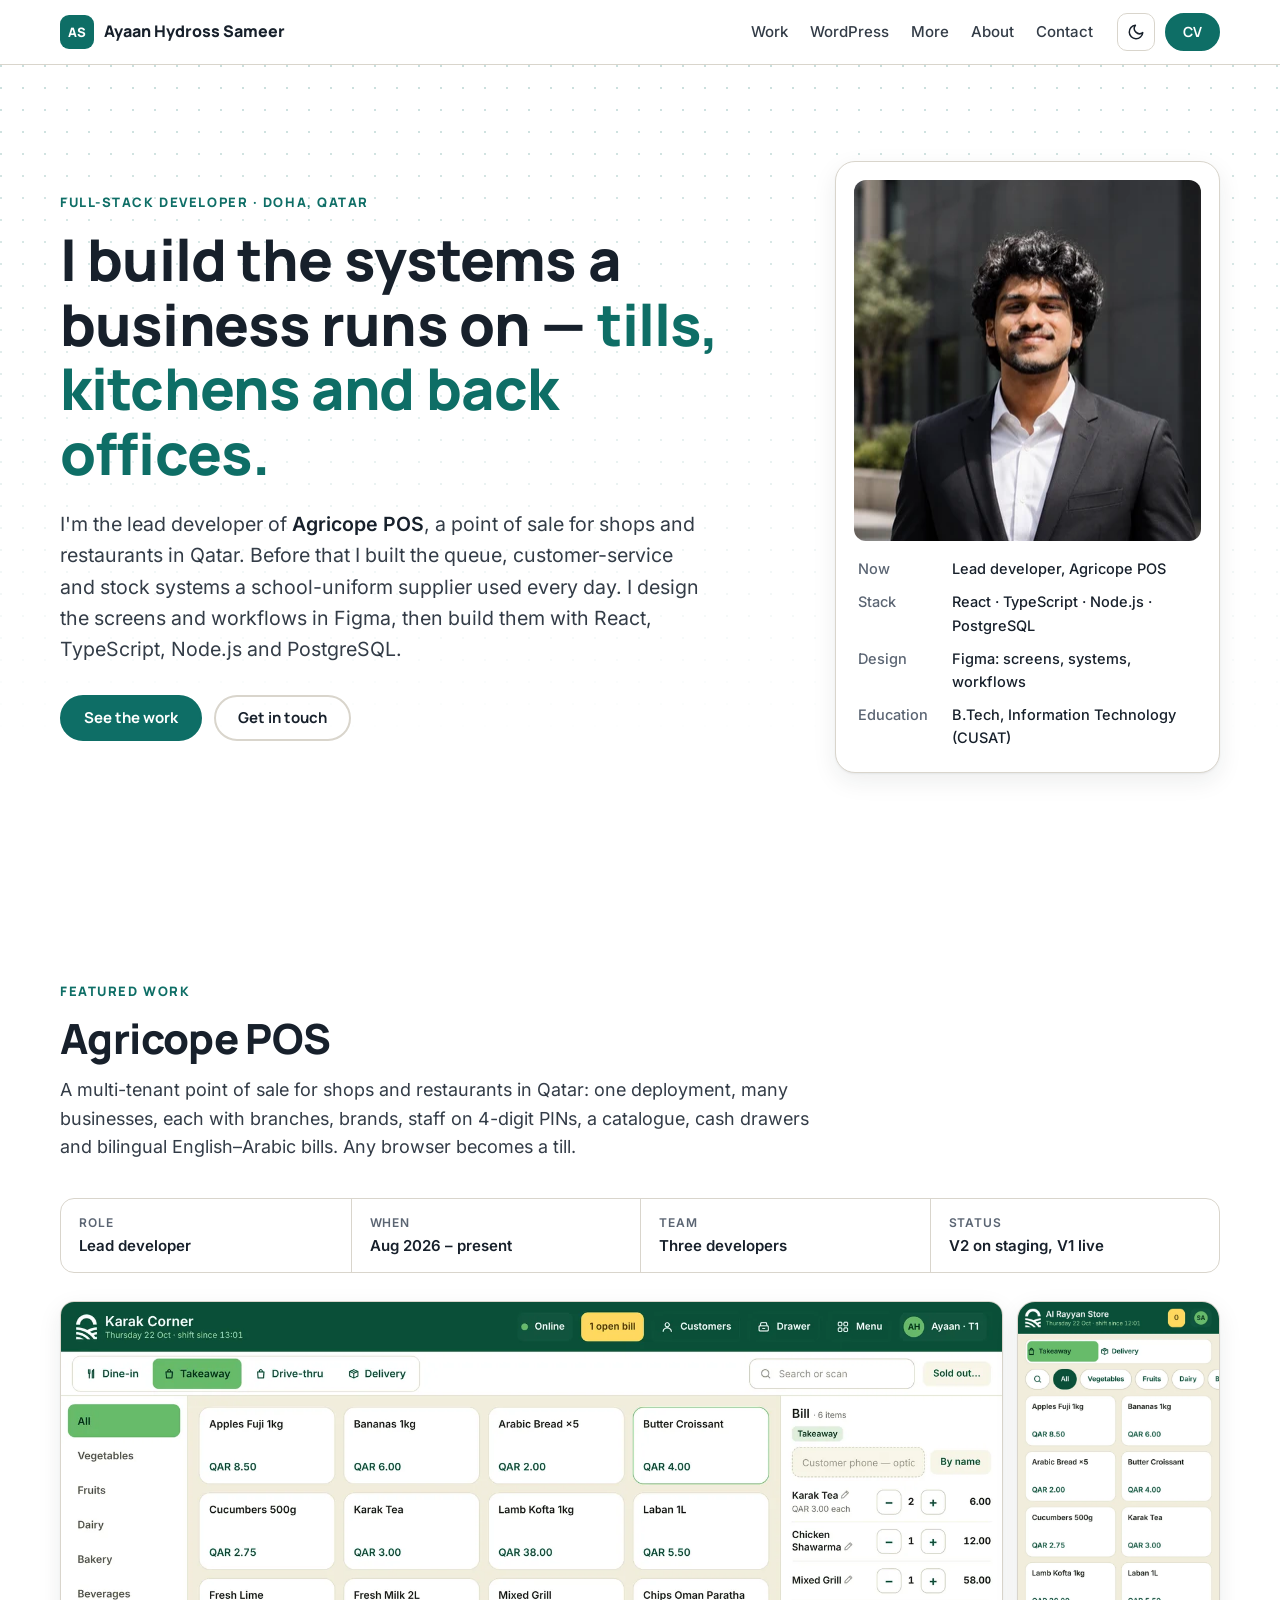
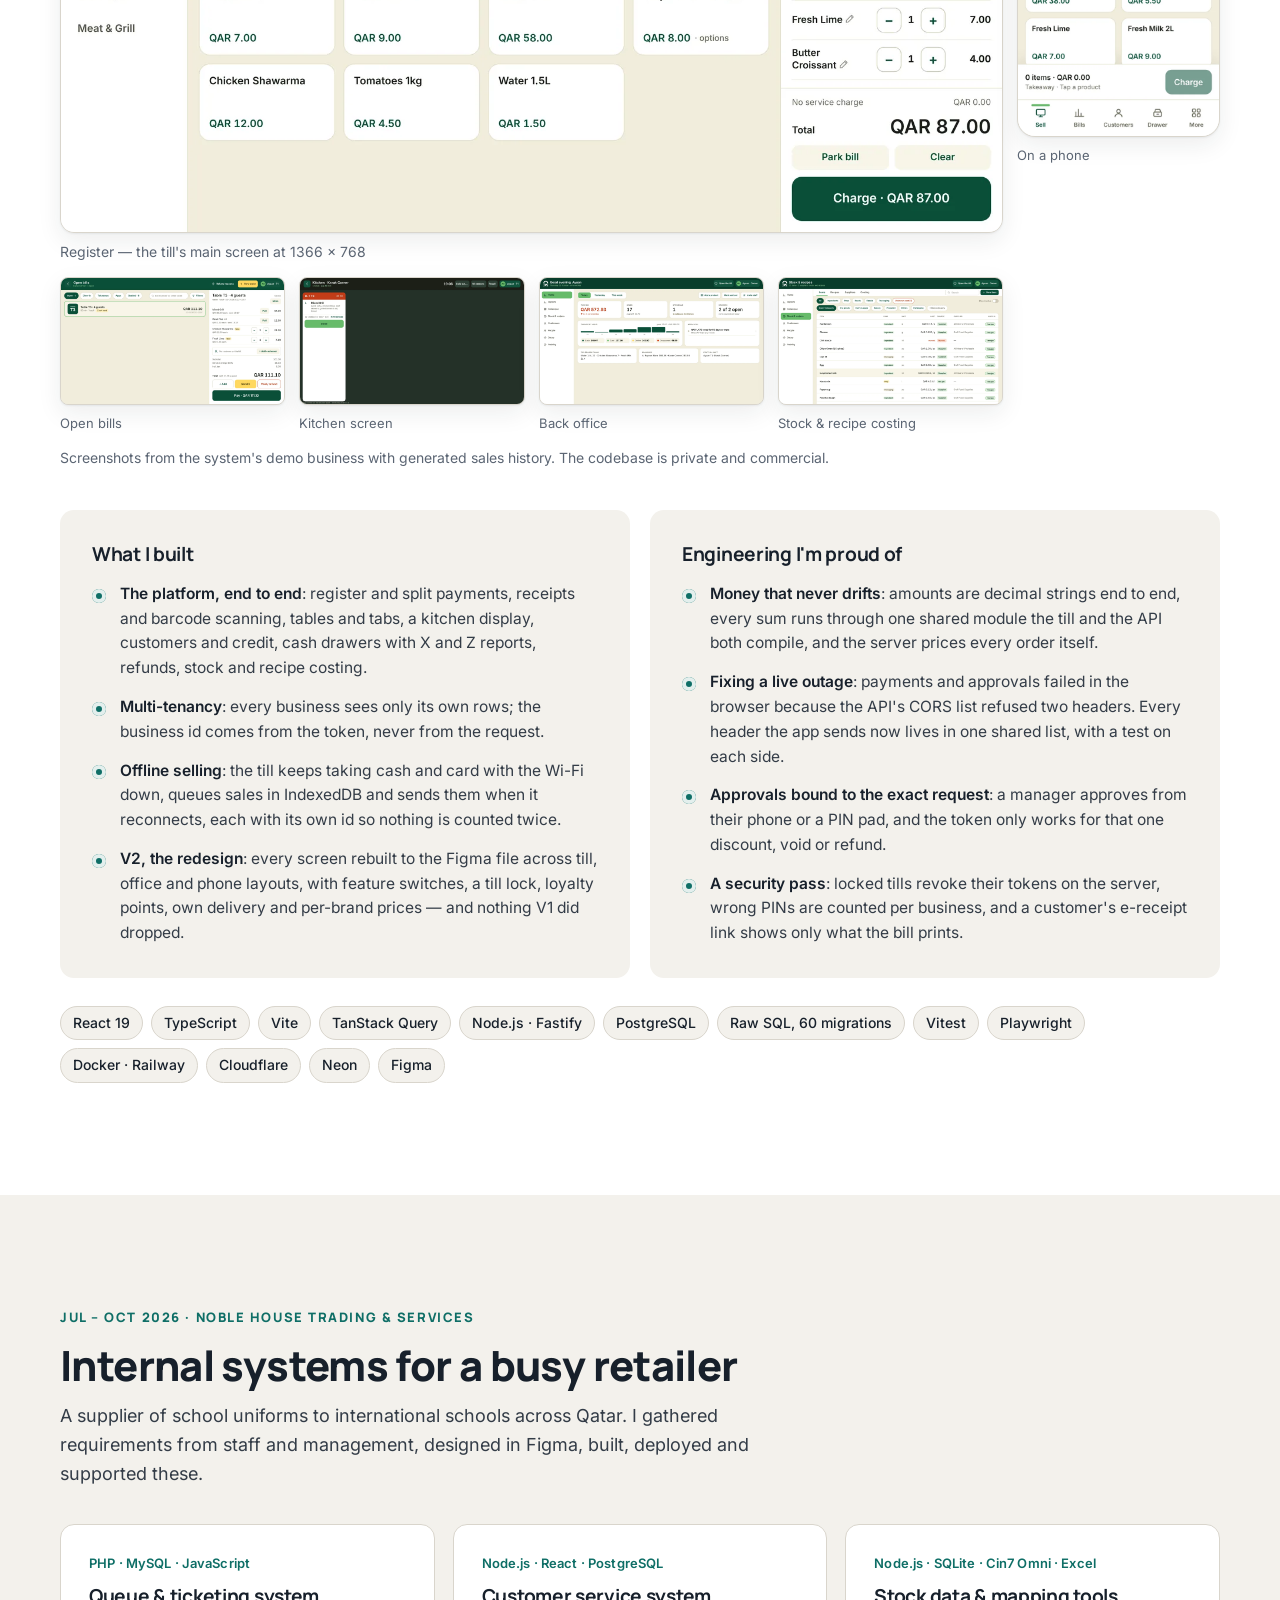
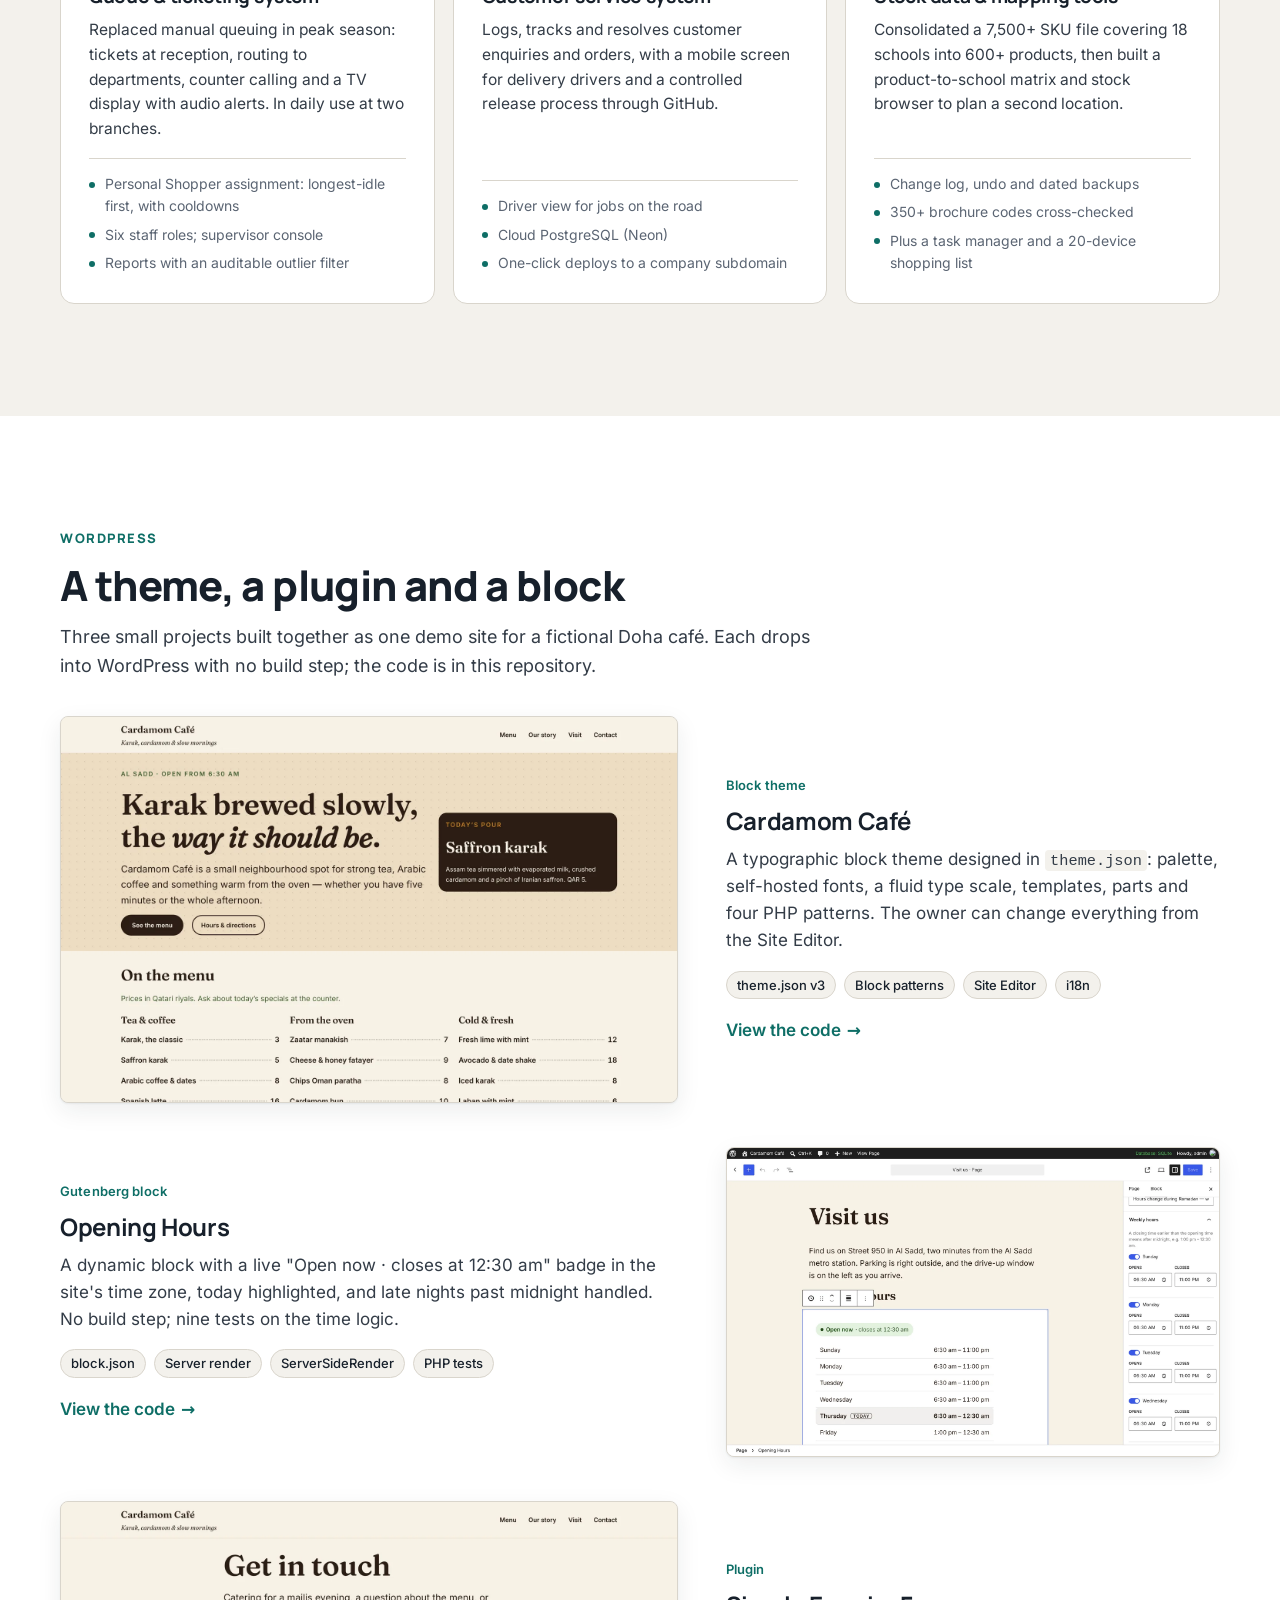
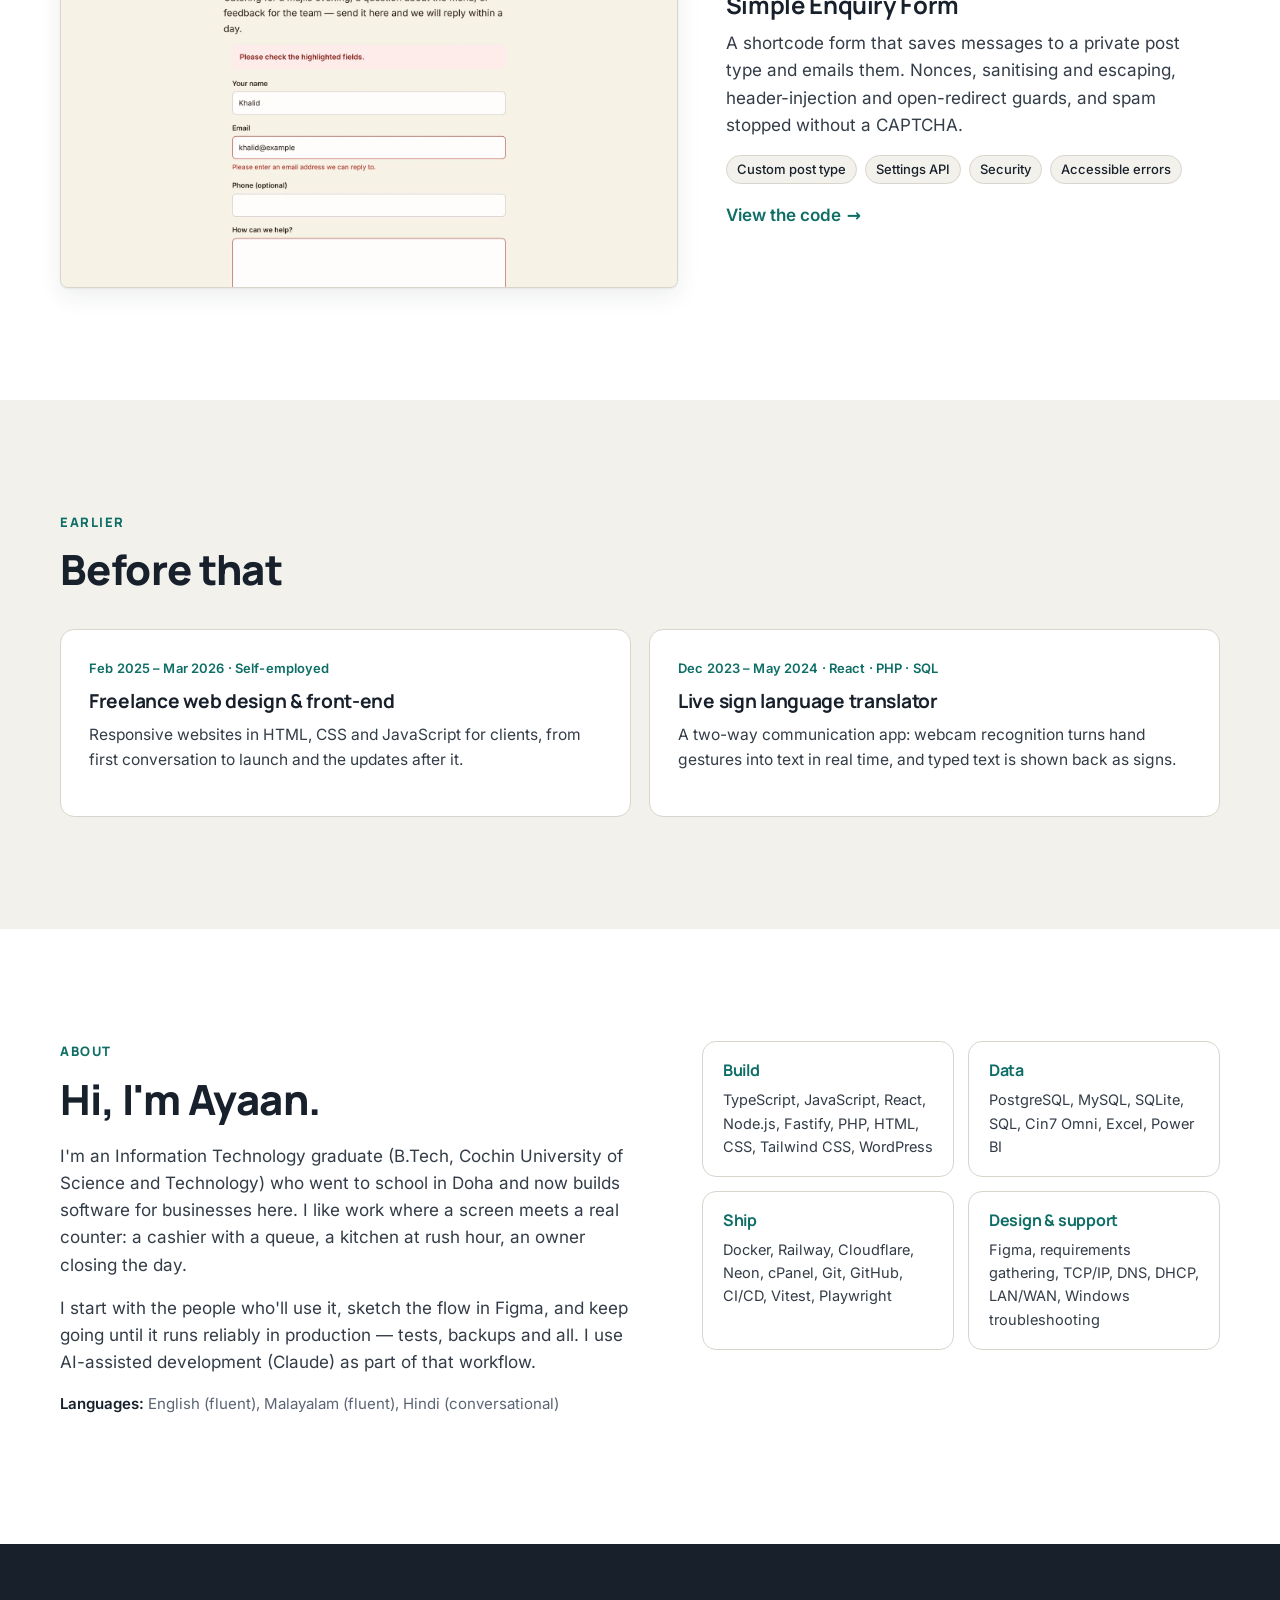
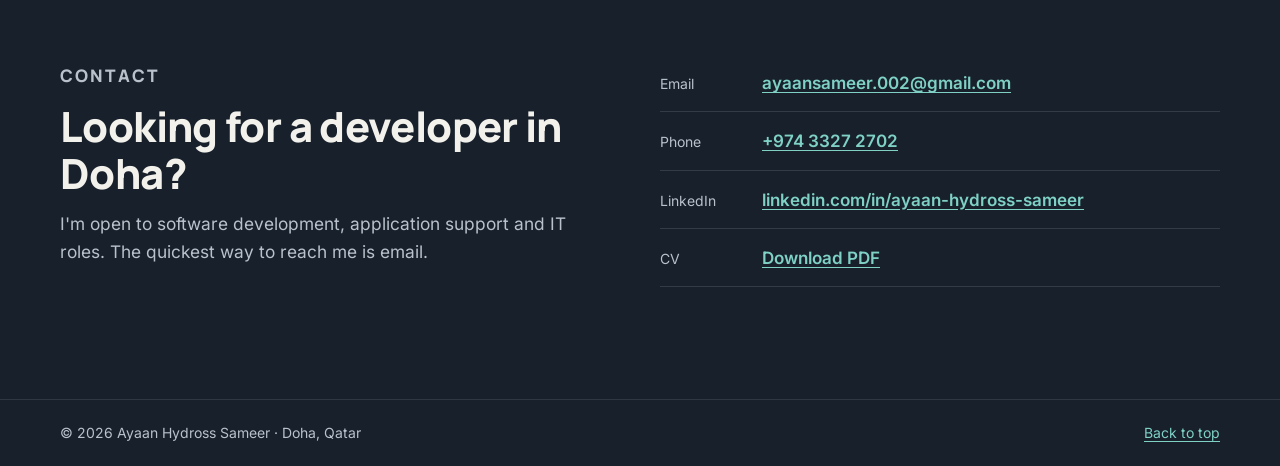
==== index.html @ 26448bf6 "Portfolio site and three WordPress projects A one-page portfolio (plain HTML, CSS and JavaScript, se" ====
<!doctype html>
<html lang="en">
<head>
	<meta charset="utf-8">
	<meta name="viewport" content="width=device-width, initial-scale=1">
	<title>Ayaan Hydross Sameer — Full-Stack Developer</title>
	<meta name="description" content="Full-stack developer in Doha, Qatar. Lead developer of Agricope POS, a multi-tenant point of sale for shops and restaurants, plus internal business systems and WordPress work.">
	<meta name="author" content="Ayaan Hydross Sameer">
	<meta name="color-scheme" content="light dark">
	<meta property="og:title" content="Ayaan Hydross Sameer — Full-Stack Developer">
	<meta property="og:description" content="Point-of-sale, internal business systems and WordPress work, built in Doha.">
	<meta property="og:type" content="website">
	<meta property="og:url" content="https://ayaansameer.github.io/">
	<meta property="og:image" content="https://ayaansameer.github.io/assets/img/og-card.jpg">
	<meta property="og:image:width" content="1200">
	<meta property="og:image:height" content="630">
	<meta property="og:image:alt" content="Ayaan Hydross Sameer, full-stack developer in Doha">
	<meta name="twitter:card" content="summary_large_image">
	<link rel="canonical" href="https://ayaansameer.github.io/">
	<link rel="icon" href="assets/img/favicon.svg" type="image/svg+xml">
	<link rel="stylesheet" href="css/styles.css">
	<script>
		// Apply a saved theme before the page paints, so it never flashes.
		try { var t = localStorage.getItem('theme'); if (t === 'light' || t === 'dark') document.documentElement.dataset.theme = t; } catch (e) {}
	</script>
</head>
<body>
	<a class="skip" href="#main">Skip to content</a>

	<header class="site-header">
		<div class="wrap header-inner">
			<a class="brand" href="#top" aria-label="Ayaan Hydross Sameer, back to top">
				<span class="brand-mark" aria-hidden="true">AS</span>
				<span class="brand-name">Ayaan Hydross Sameer</span>
			</a>
			<nav class="nav" aria-label="Sections">
				<a href="#work">Work</a>
				<a href="#wordpress">WordPress</a>
				<a href="#more">More</a>
				<a href="#about">About</a>
				<a href="#contact">Contact</a>
			</nav>
			<div class="header-actions">
				<button class="icon-btn" type="button" id="theme-toggle" aria-label="Switch to dark theme">
					<svg class="i-moon" viewBox="0 0 24 24" aria-hidden="true"><path d="M21 12.8A9 9 0 1 1 11.2 3a7 7 0 0 0 9.8 9.8z"/></svg>
					<svg class="i-sun" viewBox="0 0 24 24" aria-hidden="true"><circle cx="12" cy="12" r="4.5"/><path d="M12 2v2M12 20v2M4.9 4.9l1.4 1.4M17.7 17.7l1.4 1.4M2 12h2M20 12h2M4.9 19.1l1.4-1.4M17.7 6.3l1.4-1.4"/></svg>
				</button>
				<a class="btn btn-small" href="assets/Ayaan_Hydross_Sameer_CV.pdf" download>CV</a>
			</div>
		</div>
	</header>

	<main id="main">
		<!-- Intro -->
		<section class="hero" id="top">
			<div class="wrap hero-grid">
				<div class="hero-copy">
					<p class="eyebrow">Full-stack developer · Doha, Qatar</p>
					<h1>I build the systems a business runs on&nbsp;— <span class="accent">tills, kitchens and back offices.</span></h1>
					<p class="lede">I'm the lead developer of <strong>Agricope POS</strong>, a point of sale for shops and restaurants in Qatar. Before that I built the queue, customer-service and stock systems a school-uniform supplier used every day. I design the screens and workflows in Figma, then build them with React, TypeScript, Node.js and PostgreSQL.</p>
					<div class="hero-ctas">
						<a class="btn" href="#work">See the work</a>
						<a class="btn btn-ghost" href="#contact">Get in touch</a>
					</div>
				</div>
				<aside class="hero-card" aria-label="At a glance">
					<img class="hero-photo" src="assets/img/ayaan.webp" width="347" height="409" alt="Portrait of Ayaan Hydross Sameer">
					<dl class="facts">
						<div><dt>Now</dt><dd>Lead developer, Agricope POS</dd></div>
						<div><dt>Stack</dt><dd>React · TypeScript · Node.js · PostgreSQL</dd></div>
						<div><dt>Design</dt><dd>Figma: screens, systems, workflows</dd></div>
						<div><dt>Education</dt><dd>B.Tech, Information Technology (CUSAT)</dd></div>
					</dl>
				</aside>
			</div>
		</section>

		<!-- Featured case study -->
		<section class="section" id="work" aria-labelledby="work-title">
			<div class="wrap">
				<header class="section-head">
					<p class="eyebrow">Featured work</p>
					<h2 id="work-title">Agricope POS</h2>
					<p class="section-sub">A multi-tenant point of sale for shops and restaurants in Qatar: one deployment, many businesses, each with branches, brands, staff on 4-digit PINs, a catalogue, cash drawers and bilingual English–Arabic bills. Any browser becomes a till.</p>
				</header>

				<ul class="meta-row" aria-label="Project details">
					<li><span>Role</span>Lead developer</li>
					<li><span>When</span>Aug 2026 – present</li>
					<li><span>Team</span>Three developers</li>
					<li><span>Status</span>V2 on staging, V1 live</li>
				</ul>

				<div class="gallery" data-gallery>
					<figure class="shot shot-main">
						<button type="button" class="shot-btn" data-full="assets/img/work/pos-register.webp" data-caption="The register at a restaurant till: order methods, categories, the bill and Charge.">
							<img src="assets/img/work/pos-register.webp" width="1600" height="900" alt="Agricope POS register screen with product tiles, a bill of six items and a Charge button" loading="lazy">
						</button>
						<figcaption>Register — the till's main screen at 1366 × 768</figcaption>
					</figure>
					<figure class="shot">
						<button type="button" class="shot-btn" data-full="assets/img/work/pos-bills.webp" data-caption="Open bills: a dine-in tab with items sent to the kitchen, service charge and Pay.">
							<img src="assets/img/work/pos-bills.webp" width="1600" height="900" alt="Open bills screen showing a table's tab with items, totals and a Pay button" loading="lazy">
						</button>
						<figcaption>Open bills</figcaption>
					</figure>
					<figure class="shot">
						<button type="button" class="shot-btn" data-full="assets/img/work/pos-kitchen.webp" data-caption="The kitchen screen: tickets by station, timed, bumped when plated.">
							<img src="assets/img/work/pos-kitchen.webp" width="1600" height="900" alt="Kitchen display with a ticket for table T3, its age and a Done button" loading="lazy">
						</button>
						<figcaption>Kitchen screen</figcaption>
					</figure>
					<figure class="shot">
						<button type="button" class="shot-btn" data-full="assets/img/work/pos-office-home.webp" data-caption="Back office home: takings, sales by hour, open bills, drawers and what needs the owner's attention.">
							<img src="assets/img/work/pos-office-home.webp" width="1600" height="1000" alt="Back office home with takings, sales by hour chart, drawers and alerts" loading="lazy">
						</button>
						<figcaption>Back office</figcaption>
					</figure>
					<figure class="shot">
						<button type="button" class="shot-btn" data-full="assets/img/work/pos-office-stock.webp" data-caption="Stock & recipes: ingredients, units, costs per gram or piece, and where each is used.">
							<img src="assets/img/work/pos-office-stock.webp" width="1600" height="1000" alt="Stock and recipes list of ingredients with unit costs and suppliers" loading="lazy">
						</button>
						<figcaption>Stock &amp; recipe costing</figcaption>
					</figure>
					<figure class="shot shot-phone">
						<button type="button" class="shot-btn" data-full="assets/img/work/pos-phone.webp" data-caption="The same till on a phone: its own bottom navigation and a sale bar.">
							<img src="assets/img/work/pos-phone.webp" width="600" height="1298" alt="Agricope POS register on a phone with a bottom navigation bar" loading="lazy">
						</button>
						<figcaption>On a phone</figcaption>
					</figure>
				</div>
				<p class="note">Screenshots from the system's demo business with generated sales history. The codebase is private and commercial.</p>

				<div class="case-grid">
					<div class="case-block">
						<h3>What I built</h3>
						<ul class="ticks">
							<li><strong>The platform, end to end</strong>: register and split payments, receipts and barcode scanning, tables and tabs, a kitchen display, customers and credit, cash drawers with X and Z reports, refunds, stock and recipe costing.</li>
							<li><strong>Multi-tenancy</strong>: every business sees only its own rows; the business id comes from the token, never from the request.</li>
							<li><strong>Offline selling</strong>: the till keeps taking cash and card with the Wi-Fi down, queues sales in IndexedDB and sends them when it reconnects, each with its own id so nothing is counted twice.</li>
							<li><strong>V2, the redesign</strong>: every screen rebuilt to the Figma file across till, office and phone layouts, with feature switches, a till lock, loyalty points, own delivery and per-brand prices — and nothing V1 did dropped.</li>
						</ul>
					</div>
					<div class="case-block">
						<h3>Engineering I'm proud of</h3>
						<ul class="ticks">
							<li><strong>Money that never drifts</strong>: amounts are decimal strings end to end, every sum runs through one shared module the till and the API both compile, and the server prices every order itself.</li>
							<li><strong>Fixing a live outage</strong>: payments and approvals failed in the browser because the API's CORS list refused two headers. Every header the app sends now lives in one shared list, with a test on each side.</li>
							<li><strong>Approvals bound to the exact request</strong>: a manager approves from their phone or a PIN pad, and the token only works for that one discount, void or refund.</li>
							<li><strong>A security pass</strong>: locked tills revoke their tokens on the server, wrong PINs are counted per business, and a customer's e-receipt link shows only what the bill prints.</li>
						</ul>
					</div>
				</div>

				<ul class="chips" aria-label="Technologies">
					<li>React 19</li><li>TypeScript</li><li>Vite</li><li>TanStack Query</li><li>Node.js · Fastify</li><li>PostgreSQL</li><li>Raw SQL, 60 migrations</li><li>Vitest</li><li>Playwright</li><li>Docker · Railway</li><li>Cloudflare</li><li>Neon</li><li>Figma</li>
				</ul>
			</div>
		</section>

		<!-- Internal systems -->
		<section class="section section-alt" aria-labelledby="systems-title">
			<div class="wrap">
				<header class="section-head">
					<p class="eyebrow">Jul – Oct 2026 · Noble House Trading &amp; Services</p>
					<h2 id="systems-title">Internal systems for a busy retailer</h2>
					<p class="section-sub">A supplier of school uniforms to international schools across Qatar. I gathered requirements from staff and management, designed in Figma, built, deployed and supported these.</p>
				</header>
				<div class="cards cards-3">
					<article class="card">
						<p class="card-kicker">PHP · MySQL · JavaScript</p>
						<h3>Queue &amp; ticketing system</h3>
						<p>Replaced manual queuing in peak season: tickets at reception, routing to departments, counter calling and a TV display with audio alerts. In daily use at two branches.</p>
						<ul class="mini">
							<li>Personal Shopper assignment: longest-idle first, with cooldowns</li>
							<li>Six staff roles; supervisor console</li>
							<li>Reports with an auditable outlier filter</li>
						</ul>
					</article>
					<article class="card">
						<p class="card-kicker">Node.js · React · PostgreSQL</p>
						<h3>Customer service system</h3>
						<p>Logs, tracks and resolves customer enquiries and orders, with a mobile screen for delivery drivers and a controlled release process through GitHub.</p>
						<ul class="mini">
							<li>Driver view for jobs on the road</li>
							<li>Cloud PostgreSQL (Neon)</li>
							<li>One-click deploys to a company subdomain</li>
						</ul>
					</article>
					<article class="card">
						<p class="card-kicker">Node.js · SQLite · Cin7 Omni · Excel</p>
						<h3>Stock data &amp; mapping tools</h3>
						<p>Consolidated a 7,500+ SKU file covering 18 schools into 600+ products, then built a product-to-school matrix and stock browser to plan a second location.</p>
						<ul class="mini">
							<li>Change log, undo and dated backups</li>
							<li>350+ brochure codes cross-checked</li>
							<li>Plus a task manager and a 20-device shopping list</li>
						</ul>
					</article>
				</div>
			</div>
		</section>

		<!-- WordPress -->
		<section class="section" id="wordpress" aria-labelledby="wp-title">
			<div class="wrap">
				<header class="section-head">
					<p class="eyebrow">WordPress</p>
					<h2 id="wp-title">A theme, a plugin and a block</h2>
					<p class="section-sub">Three small projects built together as one demo site for a fictional Doha café. Each drops into WordPress with no build step; the code is in this repository.</p>
				</header>

				<div class="wp-list">
					<article class="wp-item">
						<button type="button" class="shot-btn wp-shot" data-full="assets/img/work/wp-cafe-home.webp" data-caption="Cardamom Café: hero, menu with dotted price leaders, story and a call to action.">
							<img src="assets/img/work/wp-cafe-home.webp" width="1600" height="1000" alt="Cardamom Café home page with a large serif headline, menu columns and a call to action" loading="lazy">
						</button>
						<div class="wp-copy">
							<p class="card-kicker">Block theme</p>
							<h3>Cardamom Café</h3>
							<p>A typographic block theme designed in <code>theme.json</code>: palette, self-hosted fonts, a fluid type scale, templates, parts and four PHP patterns. The owner can change everything from the Site Editor.</p>
							<ul class="chips chips-small"><li>theme.json v3</li><li>Block patterns</li><li>Site Editor</li><li>i18n</li></ul>
							<a class="link-arrow" href="wordpress/cardamom-cafe-theme/README.md" data-repo-path="wordpress/cardamom-cafe-theme">View the code</a>
						</div>
					</article>

					<article class="wp-item">
						<button type="button" class="shot-btn wp-shot" data-full="assets/img/work/wp-hours-editor.webp" data-caption="The Opening Hours block in the editor: live server preview and the weekly hours sidebar.">
							<img src="assets/img/work/wp-hours-editor.webp" width="1600" height="1000" alt="WordPress block editor with the Opening Hours block selected, showing Open now and the weekly hours sidebar" loading="lazy">
						</button>
						<div class="wp-copy">
							<p class="card-kicker">Gutenberg block</p>
							<h3>Opening Hours</h3>
							<p>A dynamic block with a live "Open now · closes at 12:30 am" badge in the site's time zone, today highlighted, and late nights past midnight handled. No build step; nine tests on the time logic.</p>
							<ul class="chips chips-small"><li>block.json</li><li>Server render</li><li>ServerSideRender</li><li>PHP tests</li></ul>
							<a class="link-arrow" href="wordpress/opening-hours-block/README.md" data-repo-path="wordpress/opening-hours-block">View the code</a>
						</div>
					</article>

					<article class="wp-item">
						<button type="button" class="shot-btn wp-shot" data-full="assets/img/work/wp-form.webp" data-caption="Simple Enquiry Form: errors tied to their fields, with what the visitor typed kept.">
							<img src="assets/img/work/wp-form.webp" width="1600" height="1000" alt="Contact page with an enquiry form showing accessible error messages" loading="lazy">
						</button>
						<div class="wp-copy">
							<p class="card-kicker">Plugin</p>
							<h3>Simple Enquiry Form</h3>
							<p>A shortcode form that saves messages to a private post type and emails them. Nonces, sanitising and escaping, header-injection and open-redirect guards, and spam stopped without a CAPTCHA.</p>
							<ul class="chips chips-small"><li>Custom post type</li><li>Settings API</li><li>Security</li><li>Accessible errors</li></ul>
							<a class="link-arrow" href="wordpress/simple-enquiry-form/README.md" data-repo-path="wordpress/simple-enquiry-form">View the code</a>
						</div>
					</article>
				</div>
			</div>
		</section>

		<!-- More -->
		<section class="section section-alt" id="more" aria-labelledby="more-title">
			<div class="wrap">
				<header class="section-head">
					<p class="eyebrow">Earlier</p>
					<h2 id="more-title">Before that</h2>
				</header>
				<div class="cards cards-2">
					<article class="card">
						<p class="card-kicker">Feb 2025 – Mar 2026 · Self-employed</p>
						<h3>Freelance web design &amp; front-end</h3>
						<p>Responsive websites in HTML, CSS and JavaScript for clients, from first conversation to launch and the updates after it.</p>
					</article>
					<article class="card">
						<p class="card-kicker">Dec 2023 – May 2024 · React · PHP · SQL</p>
						<h3>Live sign language translator</h3>
						<p>A two-way communication app: webcam recognition turns hand gestures into text in real time, and typed text is shown back as signs.</p>
					</article>
				</div>
			</div>
		</section>

		<!-- About + skills -->
		<section class="section" id="about" aria-labelledby="about-title">
			<div class="wrap about-grid">
				<div>
					<p class="eyebrow">About</p>
					<h2 id="about-title">Hi, I'm Ayaan.</h2>
					<p>I'm an Information Technology graduate (B.Tech, Cochin University of Science and Technology) who went to school in Doha and now builds software for businesses here. I like work where a screen meets a real counter: a cashier with a queue, a kitchen at rush hour, an owner closing the day.</p>
					<p>I start with the people who'll use it, sketch the flow in Figma, and keep going until it runs reliably in production — tests, backups and all. I use AI-assisted development (Claude) as part of that workflow.</p>
					<p class="langs"><strong>Languages:</strong> English (fluent), Malayalam (fluent), Hindi (conversational)</p>
				</div>
				<div class="skills">
					<div class="skill-group">
						<h3>Build</h3>
						<p>TypeScript, JavaScript, React, Node.js, Fastify, PHP, HTML, CSS, Tailwind CSS, WordPress</p>
					</div>
					<div class="skill-group">
						<h3>Data</h3>
						<p>PostgreSQL, MySQL, SQLite, SQL, Cin7 Omni, Excel, Power BI</p>
					</div>
					<div class="skill-group">
						<h3>Ship</h3>
						<p>Docker, Railway, Cloudflare, Neon, cPanel, Git, GitHub, CI/CD, Vitest, Playwright</p>
					</div>
					<div class="skill-group">
						<h3>Design &amp; support</h3>
						<p>Figma, requirements gathering, TCP/IP, DNS, DHCP, LAN/WAN, Windows troubleshooting</p>
					</div>
				</div>
			</div>
		</section>

		<!-- Contact -->
		<section class="section contact" id="contact" aria-labelledby="contact-title">
			<div class="wrap contact-inner">
				<div>
					<p class="eyebrow eyebrow-on-dark">Contact</p>
					<h2 id="contact-title">Looking for a developer in Doha?</h2>
					<p>I'm open to software development, application support and IT roles. The quickest way to reach me is email.</p>
				</div>
				<ul class="contact-list">
					<li><span>Email</span><a href="mailto:ayaansameer.002@gmail.com">ayaansameer.002@gmail.com</a></li>
					<li><span>Phone</span><a href="tel:+97433272702">+974 3327 2702</a></li>
					<li><span>LinkedIn</span><a href="https://www.linkedin.com/in/ayaan-hydross-sameer" rel="noopener">linkedin.com/in/ayaan-hydross-sameer</a></li>
					<li><span>CV</span><a href="assets/Ayaan_Hydross_Sameer_CV.pdf" download>Download PDF</a></li>
				</ul>
			</div>
		</section>
	</main>

	<footer class="site-footer">
		<div class="wrap footer-inner">
			<p>© <span id="year">2026</span> Ayaan Hydross Sameer · Doha, Qatar</p>
			<a href="#top">Back to top</a>
		</div>
	</footer>

	<dialog class="lightbox" id="lightbox" aria-label="Screenshot">
		<form method="dialog"><button class="lightbox-close" aria-label="Close">×</button></form>
		<img id="lightbox-img" alt="">
		<p id="lightbox-caption"></p>
	</dialog>

	<script src="js/main.js" defer></script>
</body>
</html>
---- css/styles.css ----
/*
 * Ayaan Hydross Sameer — portfolio.
 * The same palette and type as the CV: ink, one teal accent, warm stone.
 * Plain CSS, no framework; every colour is a token so dark mode is one block.
 */

@font-face { font-family: "Manrope"; src: url("../assets/fonts/Manrope-700.woff2") format("woff2"); font-weight: 700; font-display: swap; }
@font-face { font-family: "Manrope"; src: url("../assets/fonts/Manrope-800.woff2") format("woff2"); font-weight: 800; font-display: swap; }
@font-face { font-family: "Inter"; src: url("../assets/fonts/Inter-400.woff2") format("woff2"); font-weight: 400; font-display: swap; }
@font-face { font-family: "Inter"; src: url("../assets/fonts/Inter-500.woff2") format("woff2"); font-weight: 500; font-display: swap; }
@font-face { font-family: "Inter"; src: url("../assets/fonts/Inter-600.woff2") format("woff2"); font-weight: 600; font-display: swap; }

:root {
	--paper: #ffffff;
	--panel: #f3f1ec;
	--panel-2: #ebe7de;
	--ink: #17202b;
	--body: #333c47;
	--muted: #5b6573;
	--rule: #d9d5cc;
	--accent: #0e6e66;
	--accent-ink: #ffffff;
	--accent-soft: #e3efed;
	--contact-bg: #17202b;
	--contact-ink: #f3f1ec;
	--contact-muted: #b9c2cc;
	--contact-link: #7fd1c6;
	--shadow: 0 1px 2px rgba(23, 32, 43, 0.06), 0 8px 24px rgba(23, 32, 43, 0.08);

	--font-display: "Manrope", system-ui, sans-serif;
	--font-text: "Inter", system-ui, sans-serif;
	--radius: 14px;
	--radius-sm: 8px;
	--gutter: clamp(16px, 4vw, 40px);
	--max: 1160px;
	color-scheme: light;
}

@media (prefers-color-scheme: dark) {
	:root:not([data-theme="light"]) {
		--paper: #12171d;
		--panel: #1a2129;
		--panel-2: #212a34;
		--ink: #eef1f4;
		--body: #c9d0d8;
		--muted: #97a2ae;
		--rule: #2c3640;
		--accent: #5cc5b8;
		--accent-ink: #0b1714;
		--accent-soft: #173a36;
		--contact-bg: #0b0f13;
		--shadow: 0 1px 2px rgba(0, 0, 0, 0.3), 0 8px 24px rgba(0, 0, 0, 0.35);
		color-scheme: dark;
	}
}

:root[data-theme="dark"] {
	--paper: #12171d;
	--panel: #1a2129;
	--panel-2: #212a34;
	--ink: #eef1f4;
	--body: #c9d0d8;
	--muted: #97a2ae;
	--rule: #2c3640;
	--accent: #5cc5b8;
	--accent-ink: #0b1714;
	--accent-soft: #173a36;
	--contact-bg: #0b0f13;
	--shadow: 0 1px 2px rgba(0, 0, 0, 0.3), 0 8px 24px rgba(0, 0, 0, 0.35);
	color-scheme: dark;
}

*, *::before, *::after { box-sizing: border-box; }

html { scroll-behavior: smooth; scroll-padding-top: 80px; -webkit-text-size-adjust: 100%; }
@media (prefers-reduced-motion: reduce) { html { scroll-behavior: auto; } }

body {
	margin: 0;
	background: var(--paper);
	color: var(--body);
	font-family: var(--font-text);
	font-size: 17px;
	line-height: 1.6;
	-webkit-font-smoothing: antialiased;
	overflow-x: hidden;
}

img { max-width: 100%; height: auto; display: block; }
a { color: var(--accent); text-underline-offset: 3px; }
a:hover { text-decoration-thickness: 2px; }
:focus-visible { outline: 2px solid var(--accent); outline-offset: 3px; border-radius: 4px; }
code { font-size: 0.9em; background: var(--panel); padding: 0.1em 0.35em; border-radius: 4px; }

h1, h2, h3 { font-family: var(--font-display); color: var(--ink); margin: 0; line-height: 1.12; letter-spacing: -0.015em; }
h1 { font-weight: 800; font-size: clamp(2.1rem, 5.2vw, 3.6rem); }
h2 { font-weight: 800; font-size: clamp(1.75rem, 3.6vw, 2.6rem); }
h3 { font-weight: 700; font-size: 1.2rem; line-height: 1.25; }
p { margin: 0 0 1rem; }

.wrap { width: 100%; max-width: calc(var(--max) + 2 * var(--gutter)); margin: 0 auto; padding: 0 var(--gutter); }

.skip { position: absolute; left: -9999px; top: 8px; z-index: 100; background: var(--ink); color: var(--paper); padding: 8px 14px; border-radius: 6px; }
.skip:focus { left: 8px; }

/* ---------- Header ---------- */
.site-header {
	position: sticky; top: 0; z-index: 20;
	background: color-mix(in srgb, var(--paper) 88%, transparent);
	backdrop-filter: saturate(1.4) blur(10px);
	-webkit-backdrop-filter: saturate(1.4) blur(10px);
	border-bottom: 1px solid var(--rule);
}
.header-inner { display: flex; align-items: center; gap: 24px; height: 64px; }
.brand { display: flex; align-items: center; gap: 10px; text-decoration: none; color: var(--ink); flex: none; }
.brand-mark {
	display: grid; place-items: center; width: 34px; height: 34px; border-radius: 9px;
	background: var(--accent); color: var(--accent-ink);
	font-family: var(--font-display); font-weight: 800; font-size: 13px; letter-spacing: 0.02em;
}
.brand-name { font-family: var(--font-display); font-weight: 800; font-size: 16px; }
.nav { display: flex; gap: 22px; margin-left: auto; }
.nav a { color: var(--body); text-decoration: none; font-weight: 500; font-size: 15px; }
.nav a:hover { color: var(--ink); text-decoration: underline; }
.header-actions { display: flex; align-items: center; gap: 10px; }

.icon-btn {
	display: grid; place-items: center; width: 38px; height: 38px; border-radius: 10px;
	background: transparent; border: 1px solid var(--rule); color: var(--ink); cursor: pointer;
}
.icon-btn svg { width: 18px; height: 18px; fill: none; stroke: currentColor; stroke-width: 2; stroke-linecap: round; stroke-linejoin: round; }
.icon-btn:hover { background: var(--panel); }
.i-sun { display: none; }
:root[data-theme="dark"] .i-sun { display: block; }
:root[data-theme="dark"] .i-moon { display: none; }
@media (prefers-color-scheme: dark) {
	:root:not([data-theme="light"]) .i-sun { display: block; }
	:root:not([data-theme="light"]) .i-moon { display: none; }
}

/* ---------- Buttons ---------- */
.btn {
	display: inline-flex; align-items: center; justify-content: center; gap: 8px;
	min-height: 46px; padding: 0 22px; border-radius: 999px;
	background: var(--accent); color: var(--accent-ink); border: 2px solid var(--accent);
	font-family: var(--font-display); font-weight: 700; font-size: 15px; text-decoration: none;
	transition: transform 0.15s ease, background 0.15s ease;
}
.btn:hover { transform: translateY(-1px); text-decoration: none; }
.btn-ghost { background: transparent; color: var(--ink); border-color: var(--rule); }
.btn-ghost:hover { border-color: var(--ink); }
.btn-small { min-height: 38px; padding: 0 16px; font-size: 14px; }

/* ---------- Shared bits ---------- */
.eyebrow {
	font-family: var(--font-display); font-weight: 800; font-size: 13px;
	letter-spacing: 0.12em; text-transform: uppercase; color: var(--accent); margin: 0 0 14px;
}
.section { padding: clamp(64px, 9vw, 112px) 0; }
.section-alt { background: var(--panel); }
.section-head { max-width: 760px; margin-bottom: 36px; }
.section-sub { font-size: 1.12rem; color: var(--body); margin-top: 14px; }
.note { font-size: 14px; color: var(--muted); margin-top: 14px; }

.chips { list-style: none; display: flex; flex-wrap: wrap; gap: 8px; padding: 0; margin: 28px 0 0; }
.chips li {
	font-size: 14px; font-weight: 500; color: var(--ink);
	background: var(--panel); border: 1px solid var(--rule); padding: 5px 12px; border-radius: 999px;
}
.section-alt .chips li { background: var(--paper); }
.chips-small { margin: 14px 0 18px; }
.chips-small li { font-size: 13px; padding: 3px 10px; }

/* ---------- Hero ---------- */
.hero { padding: clamp(48px, 8vw, 96px) 0 clamp(56px, 8vw, 96px); position: relative; }
.hero::before {
	content: ""; position: absolute; inset: 0; z-index: -1;
	background-image: radial-gradient(circle at 1px 1px, color-mix(in srgb, var(--accent) 22%, transparent) 1px, transparent 0);
	background-size: 22px 22px;
	mask-image: linear-gradient(to bottom, #000 0%, transparent 85%);
	-webkit-mask-image: linear-gradient(to bottom, #000 0%, transparent 85%);
}
.hero-grid { display: grid; grid-template-columns: minmax(0, 1.55fr) minmax(0, 0.85fr); gap: clamp(32px, 6vw, 72px); align-items: center; }
.hero h1 .accent { color: var(--accent); }
.lede { font-size: clamp(1.08rem, 1.6vw, 1.22rem); margin-top: 24px; max-width: 640px; }
.lede strong { color: var(--ink); }
.hero-ctas { display: flex; flex-wrap: wrap; gap: 12px; margin-top: 30px; }

.hero-card {
	background: var(--paper); border: 1px solid var(--rule); border-radius: 20px;
	padding: 18px; box-shadow: var(--shadow);
}
.hero-photo { width: 100%; aspect-ratio: 5 / 5.2; object-fit: cover; object-position: 50% 20%; border-radius: 12px; }
.facts { margin: 16px 4px 4px; display: grid; gap: 10px; }
.facts div { display: grid; grid-template-columns: 84px 1fr; gap: 10px; font-size: 14.5px; }
.facts dt { color: var(--muted); font-weight: 500; }
.facts dd { margin: 0; color: var(--ink); font-weight: 500; }

/* ---------- Case study ---------- */
.meta-row { list-style: none; padding: 0; margin: 0 0 28px; display: grid; grid-template-columns: repeat(4, minmax(0, 1fr)); border: 1px solid var(--rule); border-radius: var(--radius); overflow: hidden; }
.meta-row li { padding: 14px 18px; color: var(--ink); font-weight: 600; font-size: 15px; border-left: 1px solid var(--rule); }
.meta-row li:first-child { border-left: 0; }
.meta-row span { display: block; font-size: 12px; font-weight: 600; letter-spacing: 0.08em; text-transform: uppercase; color: var(--muted); margin-bottom: 2px; }

.gallery {
	display: grid; gap: 14px;
	grid-template-columns: repeat(4, minmax(0, 1fr)) minmax(0, 0.9fr);
	grid-template-areas:
		"main main main main phone"
		"a b c d phone";
}
.shot { margin: 0; min-width: 0; }
.shot-main { grid-area: main; }
.shot-phone { grid-area: phone; }
.shot figcaption { font-size: 13px; color: var(--muted); margin-top: 8px; }
.shot-main figcaption { font-size: 14px; }

.shot-btn {
	display: block; width: 100%; padding: 0; border: 1px solid var(--rule); border-radius: var(--radius-sm);
	background: var(--panel); overflow: hidden; cursor: zoom-in; box-shadow: var(--shadow);
	transition: transform 0.2s ease;
}
.shot-btn:hover { transform: translateY(-2px); }
.shot-btn img { width: 100%; aspect-ratio: 16 / 9; object-fit: cover; object-position: top left; }
.shot-main .shot-btn { border-radius: var(--radius); }
.shot-phone .shot-btn { border-radius: 18px; }
.shot-phone .shot-btn img { aspect-ratio: 600 / 1298; object-fit: cover; object-position: top center; }

.case-grid { display: grid; grid-template-columns: 1fr 1fr; gap: 20px; margin-top: 40px; }
.case-block { background: var(--panel); border-radius: var(--radius); padding: clamp(22px, 3vw, 32px); }
.case-block h3 { margin-bottom: 16px; }
.ticks { list-style: none; padding: 0; margin: 0; display: grid; gap: 14px; }
.ticks li { position: relative; padding-left: 28px; font-size: 15.5px; }
.ticks li::before {
	content: ""; position: absolute; left: 0; top: 0.45em; width: 14px; height: 14px; border-radius: 50%;
	background: var(--accent-soft); box-shadow: inset 0 0 0 4px var(--accent-soft), inset 0 0 0 14px var(--accent);
}
.ticks strong { color: var(--ink); }

/* ---------- Cards ---------- */
.cards { display: grid; gap: 18px; }
.cards-3 { grid-template-columns: repeat(3, minmax(0, 1fr)); }
.cards-2 { grid-template-columns: repeat(2, minmax(0, 1fr)); }
.card {
	background: var(--paper); border: 1px solid var(--rule); border-radius: var(--radius);
	padding: clamp(22px, 3vw, 28px); display: flex; flex-direction: column;
}
.card h3 { margin-bottom: 10px; }
.card p { font-size: 15.5px; }
.card-kicker { font-size: 13px !important; font-weight: 600; color: var(--accent); margin-bottom: 10px !important; letter-spacing: 0.01em; }
.mini { margin: auto 0 0; padding: 14px 0 0; border-top: 1px solid var(--rule); list-style: none; display: grid; gap: 6px; }
.mini li { font-size: 14px; color: var(--muted); padding-left: 16px; position: relative; }
.mini li::before { content: ""; position: absolute; left: 0; top: 0.62em; width: 6px; height: 6px; border-radius: 50%; background: var(--accent); }

/* ---------- WordPress ---------- */
.wp-list { display: grid; gap: clamp(28px, 4vw, 44px); }
.wp-item { display: grid; grid-template-columns: minmax(0, 1.25fr) minmax(0, 1fr); gap: clamp(22px, 4vw, 48px); align-items: center; }
.wp-item:nth-child(even) .wp-shot { order: 2; }
.wp-shot img { aspect-ratio: 16 / 10; }
.wp-copy h3 { font-size: 1.5rem; margin-bottom: 10px; }
.link-arrow { font-weight: 600; text-decoration: none; display: inline-flex; align-items: center; gap: 6px; }
.link-arrow::after { content: "→"; transition: transform 0.15s ease; }
.link-arrow:hover::after { transform: translateX(3px); }
.link-arrow:hover { text-decoration: underline; }

/* ---------- About ---------- */
.about-grid { display: grid; grid-template-columns: minmax(0, 1.1fr) minmax(0, 1fr); gap: clamp(32px, 6vw, 72px); align-items: start; }
.about-grid h2 { margin-bottom: 20px; }
.langs { font-size: 15px; color: var(--muted); }
.langs strong { color: var(--ink); }
.skills { display: grid; grid-template-columns: 1fr 1fr; gap: 14px; }
.skill-group { border: 1px solid var(--rule); border-radius: var(--radius); padding: 18px 20px; }
.skill-group h3 { font-size: 1rem; margin-bottom: 8px; color: var(--accent); }
.skill-group p { margin: 0; font-size: 14.5px; }

/* ---------- Contact ---------- */
.contact { background: var(--contact-bg); color: var(--contact-ink); }
.contact h2 { color: var(--contact-ink); margin-bottom: 14px; }
.contact p { color: var(--contact-muted); font-size: 1.08rem; max-width: 520px; }
.eyebrow-on-dark { color: var(--contact-link); }
.contact-inner { display: grid; grid-template-columns: minmax(0, 1fr) minmax(0, 1fr); gap: 40px; align-items: center; }
.contact-list { list-style: none; padding: 0; margin: 0; display: grid; gap: 2px; }
.contact-list li { display: grid; grid-template-columns: 90px minmax(0, 1fr); gap: 12px; padding: 14px 0; border-bottom: 1px solid rgba(255, 255, 255, 0.12); align-items: baseline; }
.contact-list span { color: var(--contact-muted); font-size: 14px; }
.contact-list a { color: var(--contact-link); font-weight: 600; overflow-wrap: anywhere; }

.site-footer { background: var(--contact-bg); color: var(--contact-muted); border-top: 1px solid rgba(255, 255, 255, 0.1); }
.footer-inner { display: flex; justify-content: space-between; gap: 16px; padding-top: 22px; padding-bottom: 22px; font-size: 14px; }
.footer-inner p { margin: 0; }
.footer-inner a { color: var(--contact-link); }

/* ---------- Lightbox ---------- */
.lightbox {
	border: 0; padding: 0; background: transparent; max-width: min(1400px, 94vw); max-height: 92vh; overflow: visible;
}
.lightbox::backdrop { background: rgba(8, 12, 16, 0.82); }
.lightbox img { max-height: 82vh; width: auto; margin: 0 auto; border-radius: 10px; }
.lightbox p { color: #e6eaee; text-align: center; margin: 12px 0 0; font-size: 15px; }
.lightbox-close {
	position: absolute; top: -14px; right: -14px; width: 40px; height: 40px; border-radius: 50%;
	border: 0; background: #fff; color: #17202b; font-size: 24px; line-height: 1; cursor: pointer; box-shadow: var(--shadow);
}

/* ---------- Responsive ---------- */
@media (max-width: 980px) {
	.nav { display: none; }
	.header-actions { margin-left: auto; }
	.hero-grid { grid-template-columns: 1fr; }
	.hero-card { display: grid; grid-template-columns: 150px 1fr; gap: 18px; align-items: center; }
	.hero-photo { aspect-ratio: 1; }
	.facts { margin: 0; }
	.gallery {
		grid-template-columns: repeat(2, minmax(0, 1fr));
		grid-template-areas: "main main" "a b" "c d" "phone phone";
	}
	.shot-phone .shot-btn { max-width: 280px; }
	.case-grid, .cards-3, .about-grid, .contact-inner { grid-template-columns: 1fr; }
	.wp-item { grid-template-columns: 1fr; }
	.wp-item:nth-child(even) .wp-shot { order: 0; }
	.meta-row { grid-template-columns: repeat(2, minmax(0, 1fr)); }
	.meta-row li:nth-child(3) { border-left: 0; }
	.meta-row li:nth-child(n + 3) { border-top: 1px solid var(--rule); }
}

@media (max-width: 600px) {
	body { font-size: 16px; }
	.brand-name { font-size: 15px; }
	.hero-card { grid-template-columns: 1fr; }
	.hero-photo { aspect-ratio: 4 / 3.4; }
	.facts div { grid-template-columns: 76px 1fr; }
	.cards-2, .skills { grid-template-columns: 1fr; }
	.gallery { grid-template-columns: 1fr; grid-template-areas: "main" "a" "b" "c" "d" "phone"; }
	.contact-list li { grid-template-columns: 1fr; gap: 2px; }
	.footer-inner { flex-direction: column; }
}

@media (max-width: 380px) {
	.brand-name { display: none; }
}

@media print {
	.site-header, .hero-ctas, .lightbox, #theme-toggle { display: none !important; }
	.section { padding: 28px 0; }
}
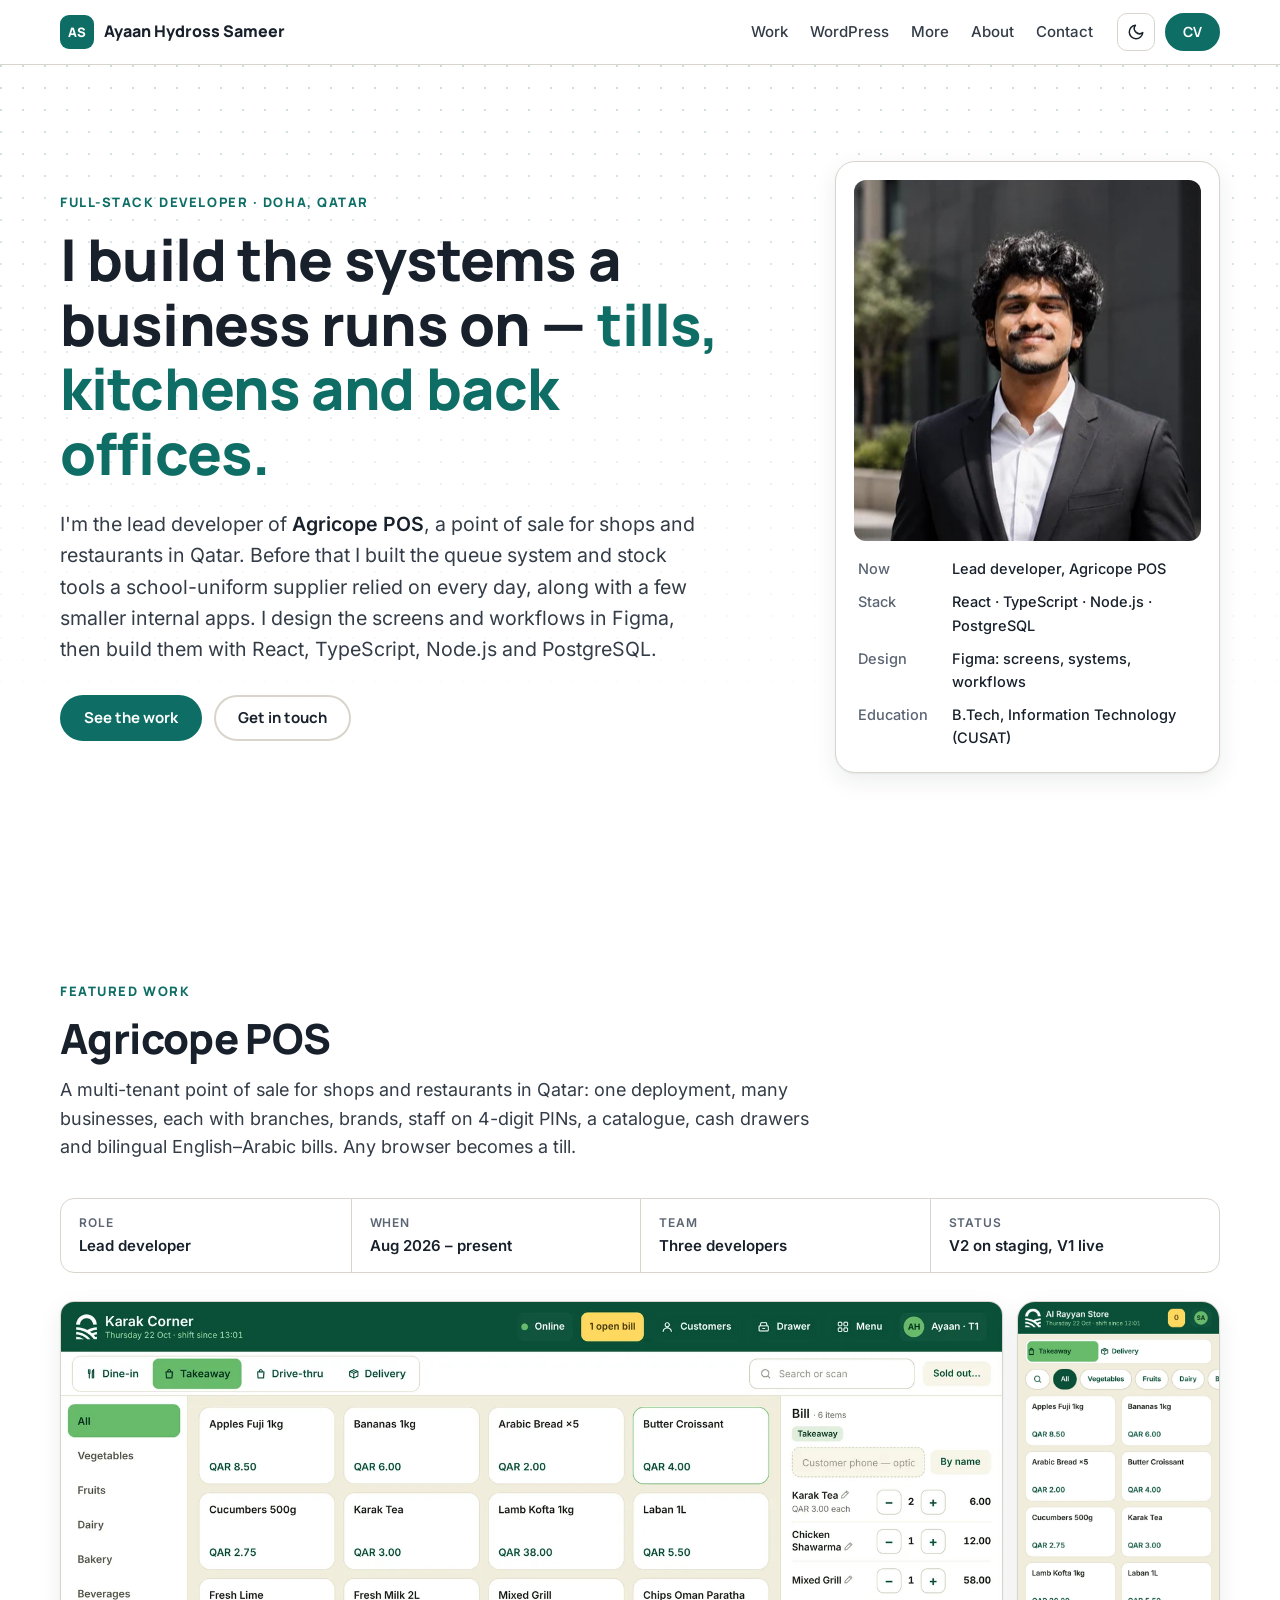
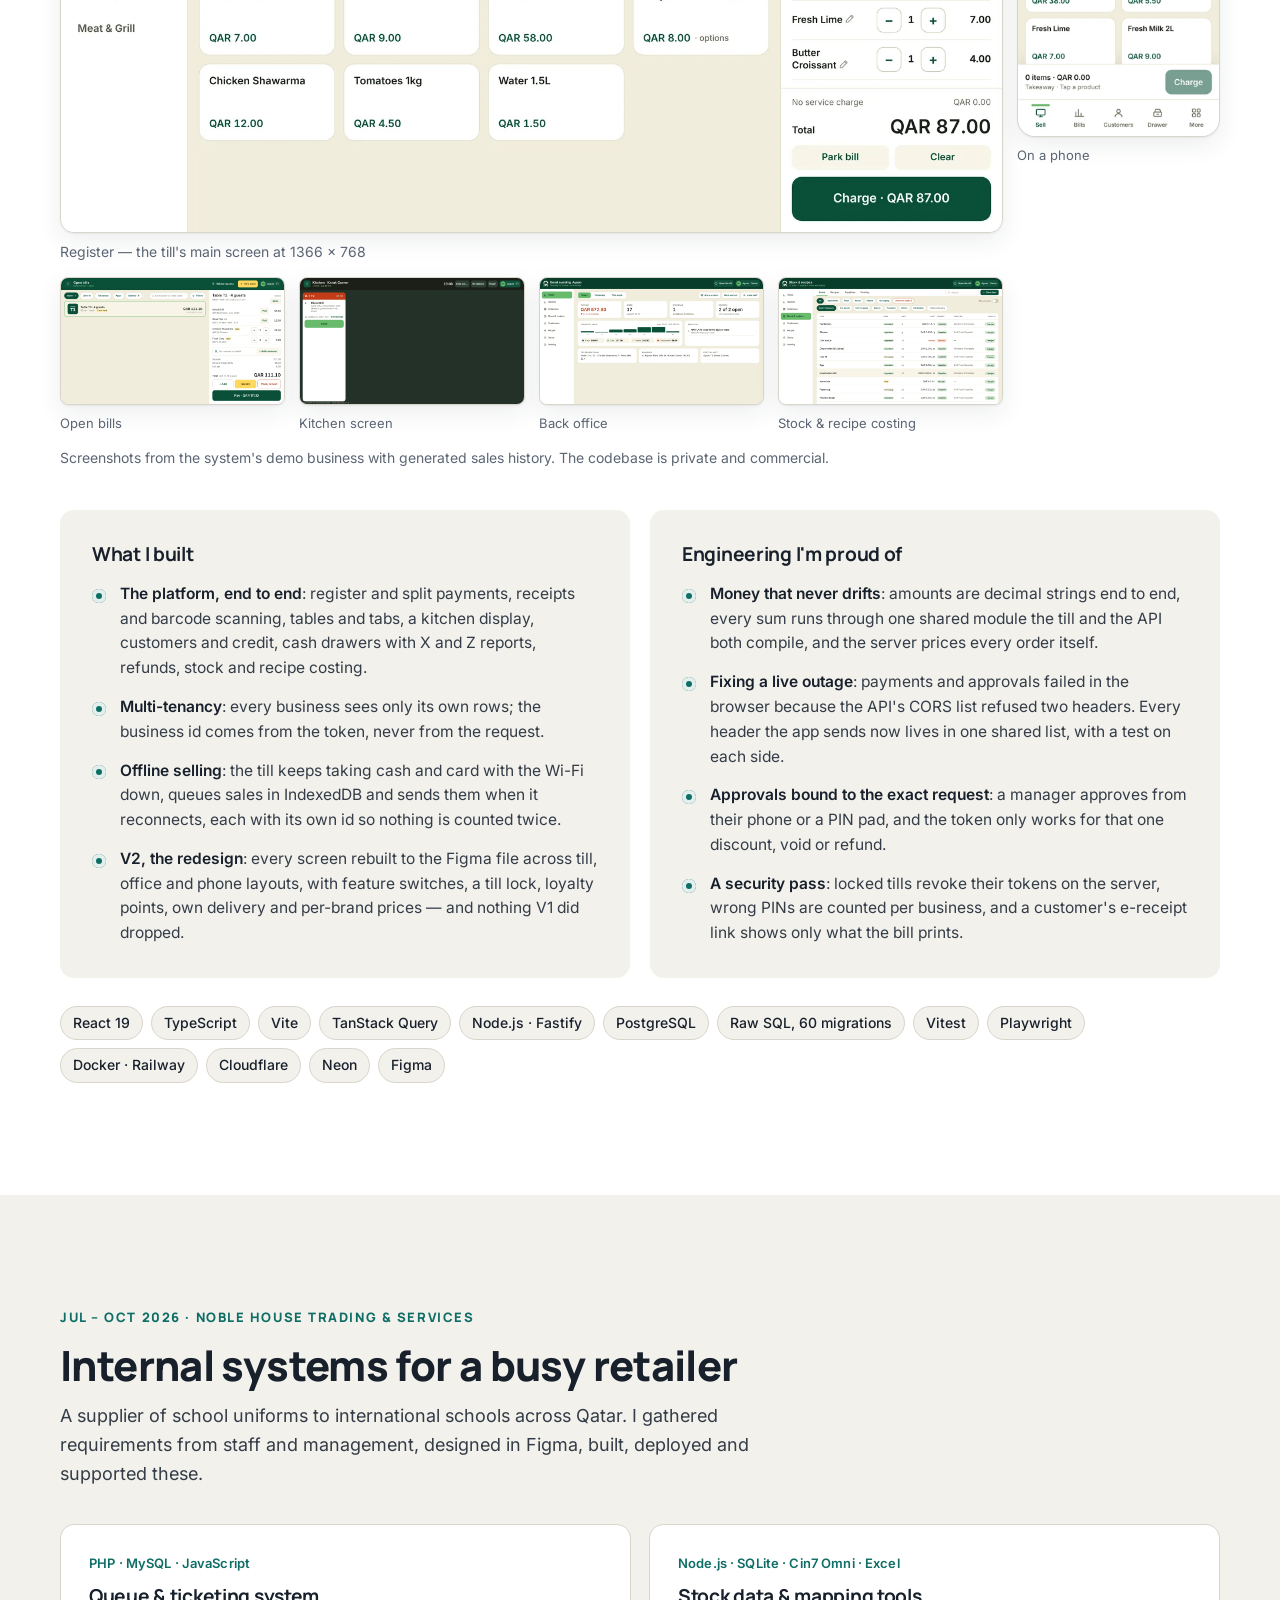
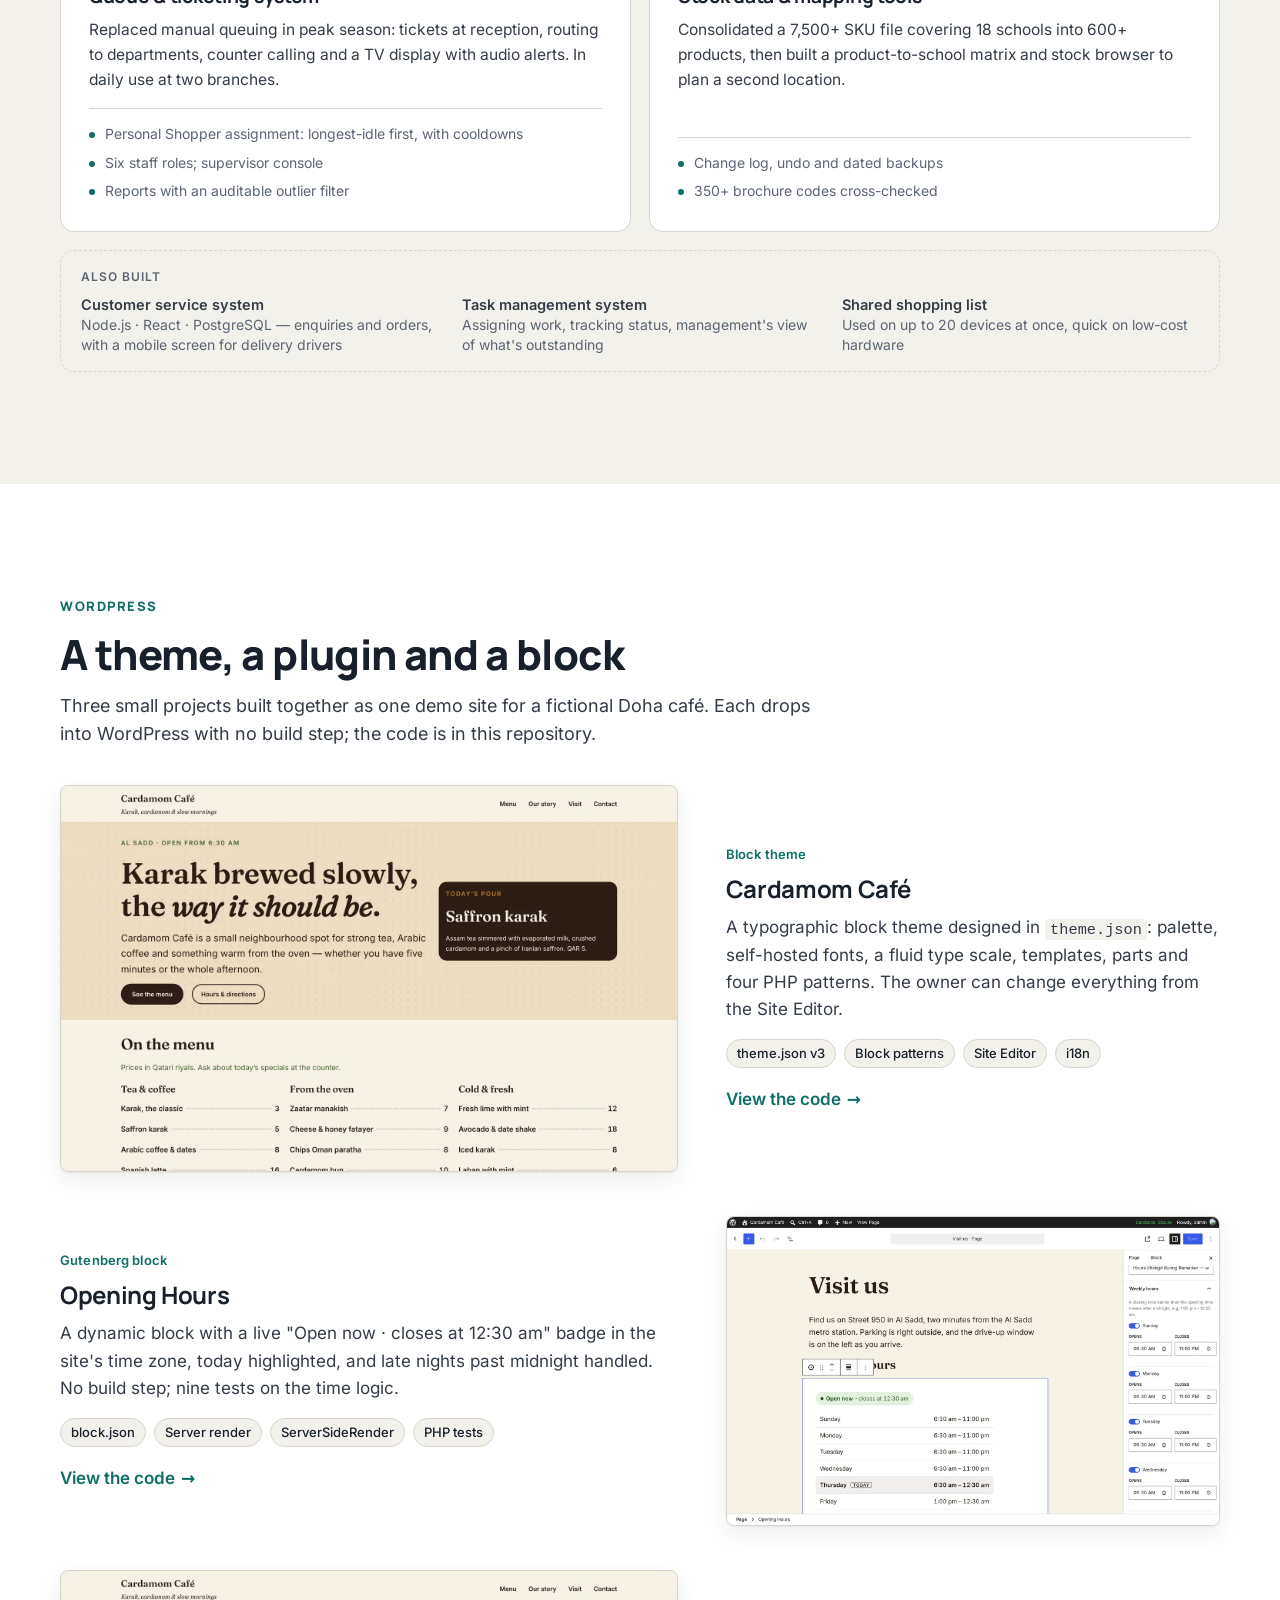
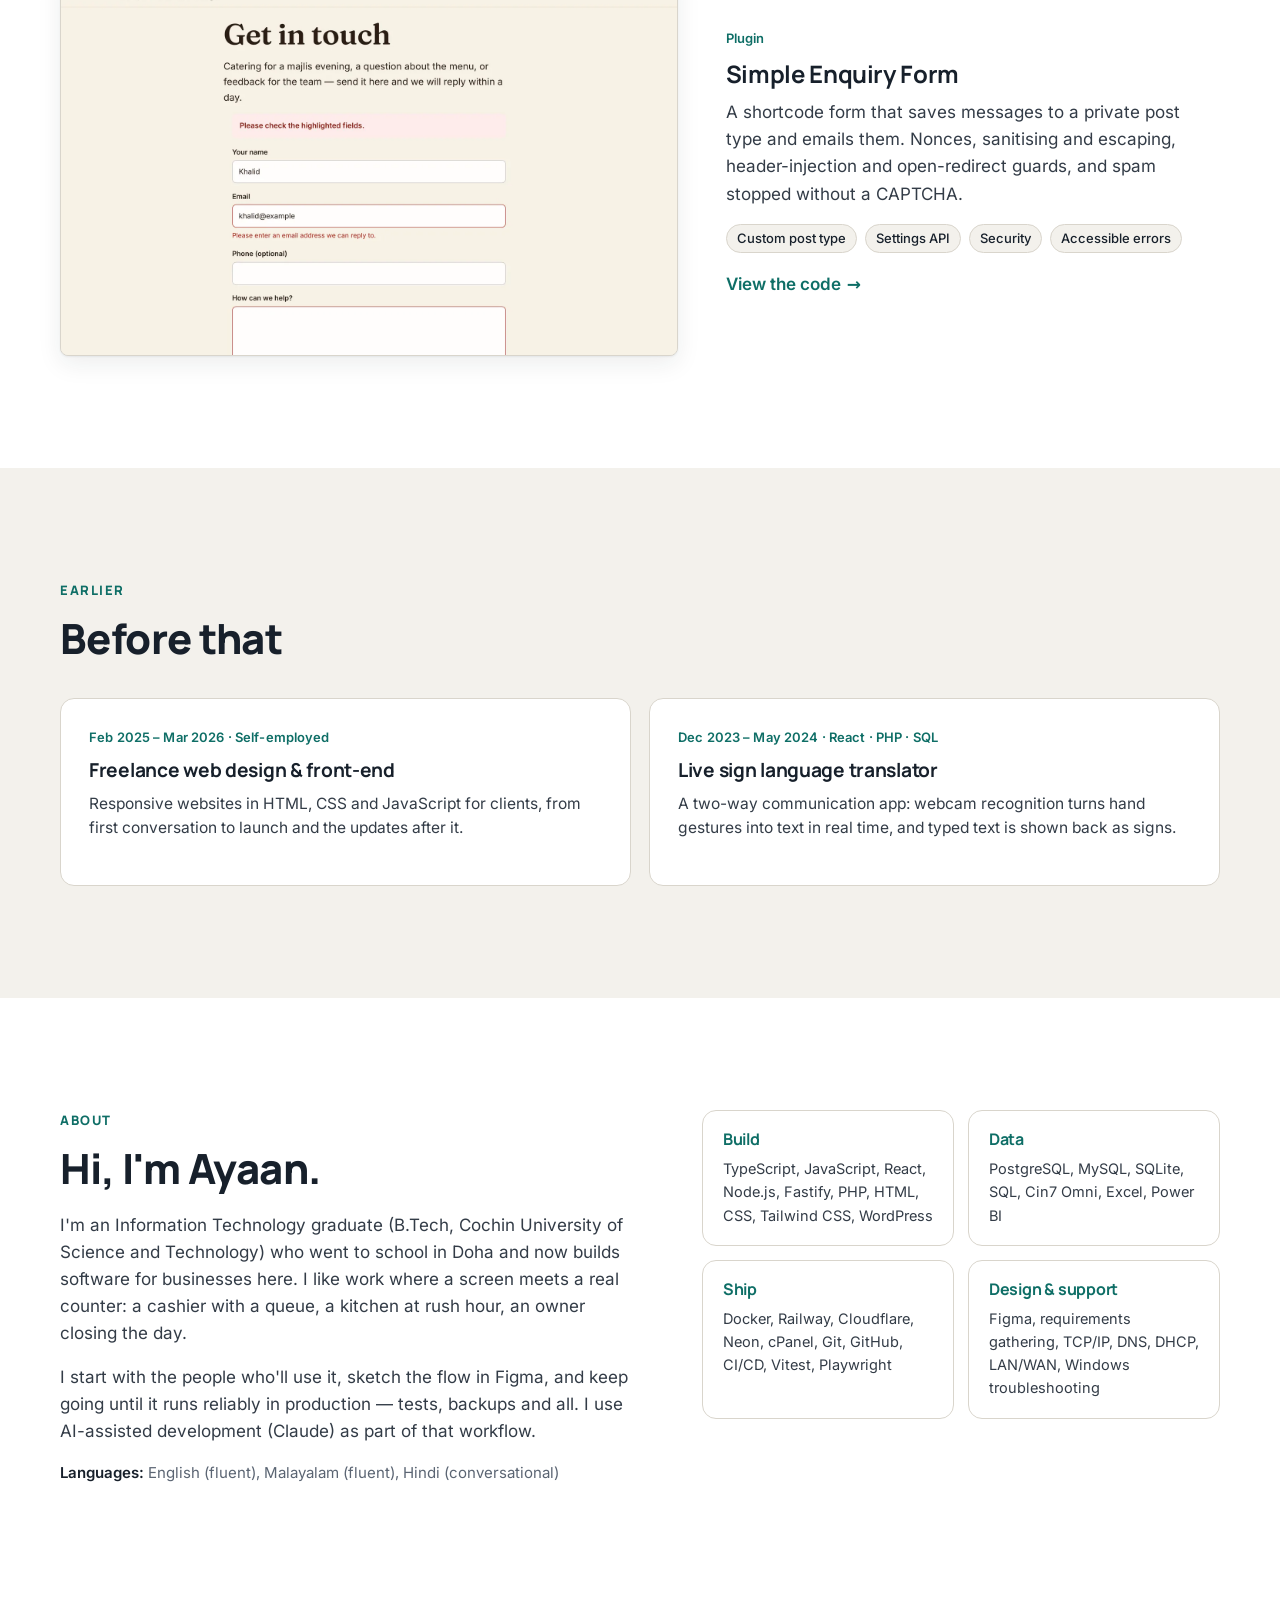
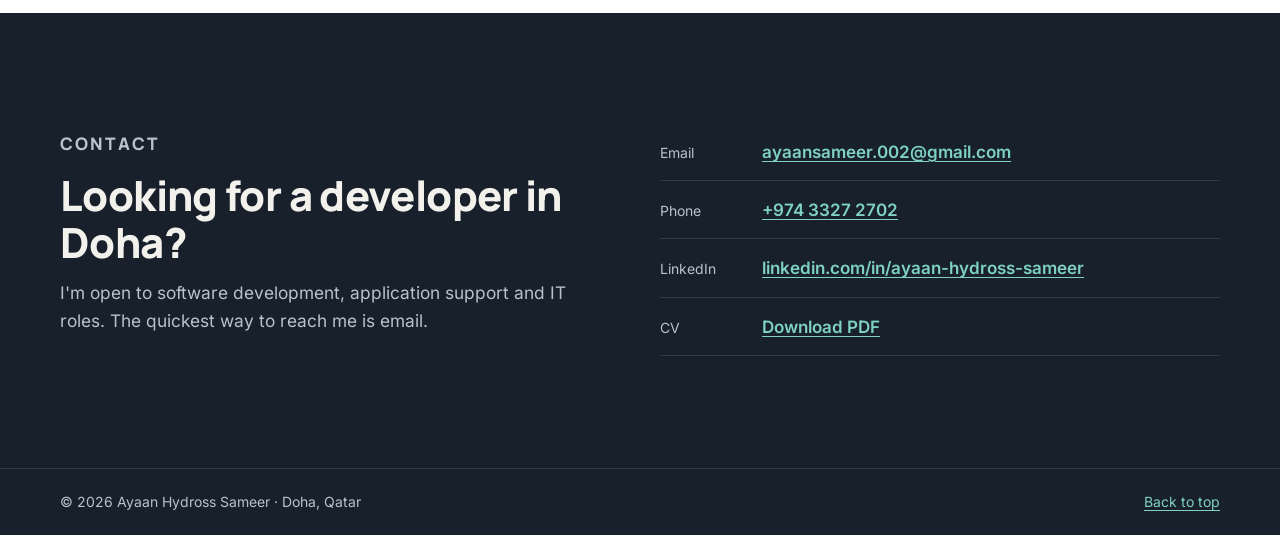
==== commit 2c927cb8: "List the smaller Noble House tools without featuring them The customer service system, task manager " ====
--- a/index.html
+++ b/index.html
@@ -57,7 +57,7 @@
 				<div class="hero-copy">
 					<p class="eyebrow">Full-stack developer · Doha, Qatar</p>
 					<h1>I build the systems a business runs on&nbsp;— <span class="accent">tills, kitchens and back offices.</span></h1>
-					<p class="lede">I'm the lead developer of <strong>Agricope POS</strong>, a point of sale for shops and restaurants in Qatar. Before that I built the queue, customer-service and stock systems a school-uniform supplier used every day. I design the screens and workflows in Figma, then build them with React, TypeScript, Node.js and PostgreSQL.</p>
+					<p class="lede">I'm the lead developer of <strong>Agricope POS</strong>, a point of sale for shops and restaurants in Qatar. Before that I built the queue system and stock tools a school-uniform supplier relied on every day, along with a few smaller internal apps. I design the screens and workflows in Figma, then build them with React, TypeScript, Node.js and PostgreSQL.</p>
 					<div class="hero-ctas">
 						<a class="btn" href="#work">See the work</a>
 						<a class="btn btn-ghost" href="#contact">Get in touch</a>
@@ -166,7 +166,7 @@
 					<h2 id="systems-title">Internal systems for a busy retailer</h2>
 					<p class="section-sub">A supplier of school uniforms to international schools across Qatar. I gathered requirements from staff and management, designed in Figma, built, deployed and supported these.</p>
 				</header>
-				<div class="cards cards-3">
+				<div class="cards cards-2">
 					<article class="card">
 						<p class="card-kicker">PHP · MySQL · JavaScript</p>
 						<h3>Queue &amp; ticketing system</h3>
@@ -178,25 +178,22 @@
 						</ul>
 					</article>
 					<article class="card">
-						<p class="card-kicker">Node.js · React · PostgreSQL</p>
-						<h3>Customer service system</h3>
-						<p>Logs, tracks and resolves customer enquiries and orders, with a mobile screen for delivery drivers and a controlled release process through GitHub.</p>
-						<ul class="mini">
-							<li>Driver view for jobs on the road</li>
-							<li>Cloud PostgreSQL (Neon)</li>
-							<li>One-click deploys to a company subdomain</li>
-						</ul>
-					</article>
-					<article class="card">
 						<p class="card-kicker">Node.js · SQLite · Cin7 Omni · Excel</p>
 						<h3>Stock data &amp; mapping tools</h3>
 						<p>Consolidated a 7,500+ SKU file covering 18 schools into 600+ products, then built a product-to-school matrix and stock browser to plan a second location.</p>
 						<ul class="mini">
 							<li>Change log, undo and dated backups</li>
 							<li>350+ brochure codes cross-checked</li>
-							<li>Plus a task manager and a 20-device shopping list</li>
 						</ul>
 					</article>
+				</div>
+				<div class="also">
+					<p class="also-label">Also built</p>
+					<ul class="also-list">
+						<li><strong>Customer service system</strong><span>Node.js · React · PostgreSQL — enquiries and orders, with a mobile screen for delivery drivers</span></li>
+						<li><strong>Task management system</strong><span>Assigning work, tracking status, management's view of what's outstanding</span></li>
+						<li><strong>Shared shopping list</strong><span>Used on up to 20 devices at once, quick on low-cost hardware</span></li>
+					</ul>
 				</div>
 			</div>
 		</section>
--- a/css/styles.css
+++ b/css/styles.css
@@ -251,6 +251,14 @@
 .mini { margin: auto 0 0; padding: 14px 0 0; border-top: 1px solid var(--rule); list-style: none; display: grid; gap: 6px; }
 .mini li { font-size: 14px; color: var(--muted); padding-left: 16px; position: relative; }
 .mini li::before { content: ""; position: absolute; left: 0; top: 0.62em; width: 6px; height: 6px; border-radius: 50%; background: var(--accent); }
+
+/* Smaller tools: listed, not featured. */
+.also { margin-top: 18px; padding: 16px 20px; border: 1px dashed var(--rule); border-radius: var(--radius); }
+.also-label { font-size: 12px; font-weight: 600; letter-spacing: 0.08em; text-transform: uppercase; color: var(--muted); margin: 0 0 8px; }
+.also-list { list-style: none; padding: 0; margin: 0; display: grid; grid-template-columns: repeat(3, minmax(0, 1fr)); gap: 10px 24px; }
+.also-list li { font-size: 14px; color: var(--muted); line-height: 1.45; }
+.also-list strong { display: block; color: var(--body); font-weight: 600; font-size: 14.5px; }
+@media (max-width: 980px) { .also-list { grid-template-columns: 1fr; } }
 
 /* ---------- WordPress ---------- */
 .wp-list { display: grid; gap: clamp(28px, 4vw, 44px); }
